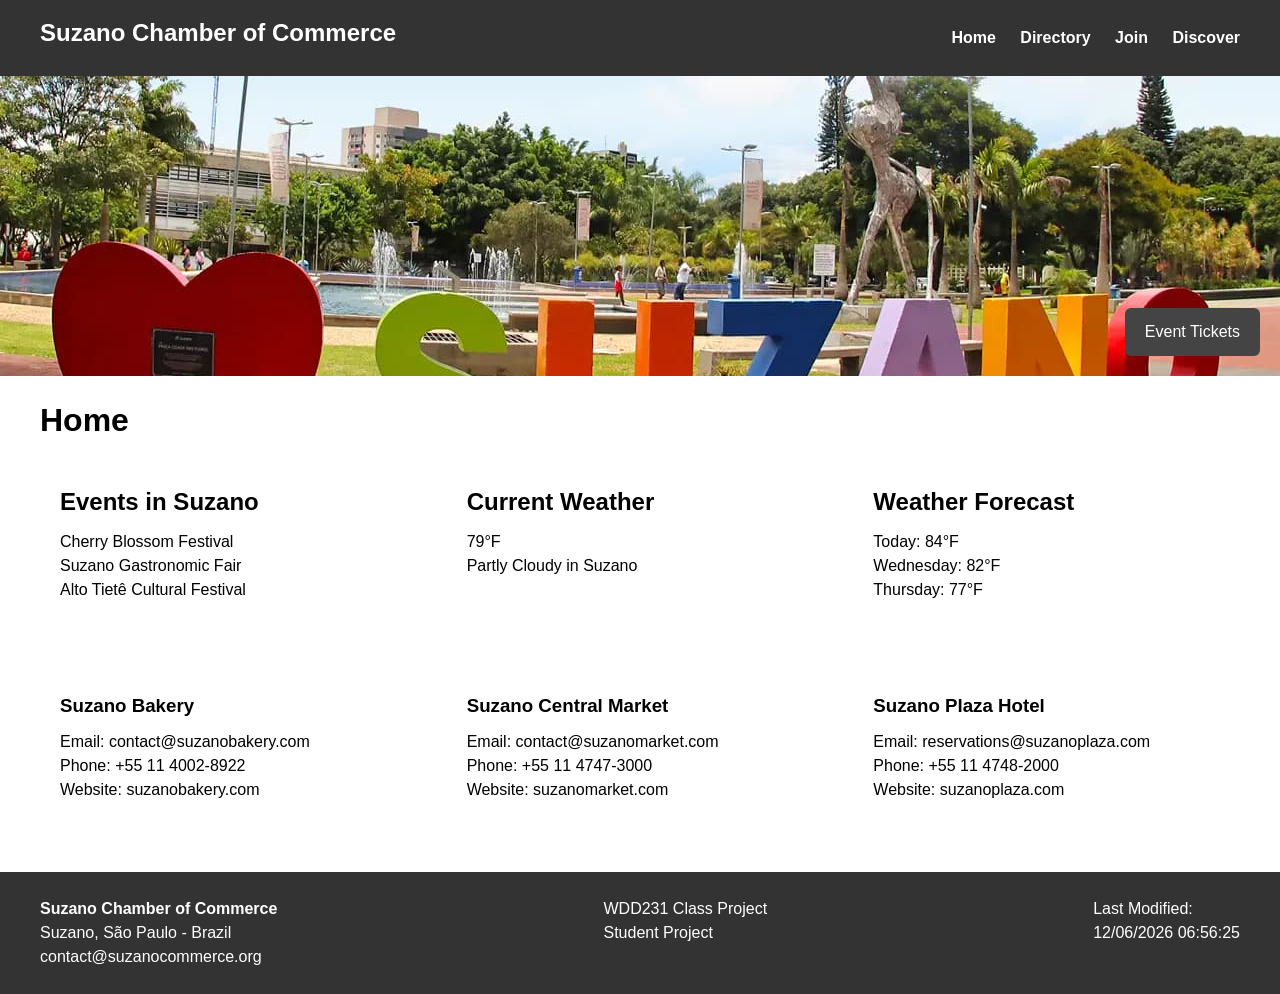
==== index.html @ 8a67abc1 "added new css" ====
<!DOCTYPE html>
<html lang="en">

<head>
    <meta charset="UTF-8">
    <meta name="viewport" content="width=device-width, initial-scale=1.0">

    <title>Suzano Chamber of Commerce</title>

    <meta name="description"
        content="Official website of the Suzano Chamber of Commerce featuring local events, weather, and businesses in Suzano, São Paulo.">

    <meta name="author" content="Mateus Schiavi">

    <link rel="preconnect" href="https://fonts.googleapis.com">
    <link rel="preconnect" href="https://fonts.gstatic.com" crossorigin>
    <link href="https://fonts.googleapis.com/css2?family=Roboto:wght@300;400;700&display=swap" rel="stylesheet">

    <link rel="stylesheet" href="styles/reset.css">
    <link rel="stylesheet" href="styles/styles.css">
    <script src="scripts/script.js" defer></script>
</head>

<body>

    <!-- HEADER -->
    <header>
        <div class="logo">
            <h2>Suzano Chamber of Commerce</h2>
        </div>
        <nav>
            <a href="#">Home</a>
            <a href="#">Directory</a>
            <a href="#">Join</a>
            <a href="#">Discover</a>
        </nav>
    </header>

    <!-- MAIN CONTENT -->
    <main>

        <!-- HERO SECTION -->
        <section class="hero">
            <img src="images/suzano.jpg" alt="Suzano City">
            <button class="hero-btn">Event Tickets</button>
        </section>

        <!-- PAGE TITLE -->
        <h1 class="home-title">Home</h1>

        <!-- HOME GRID -->
        <section class="home-grid">
            <div class="events">
                <h2>Events in Suzano</h2>
                <ul>
                    <li>Cherry Blossom Festival</li>
                    <li>Suzano Gastronomic Fair</li>
                    <li>Alto Tietê Cultural Festival</li>
                </ul>
            </div>

            <div class="weather">
                <h2>Current Weather</h2>
                <p id="temperature">Loading...</p>
                <p id="description"></p>
            </div>

            <div class="forecast">
                <h2>Weather Forecast</h2>
                <ul>
                    <li>Today: 84°F</li>
                    <li>Wednesday: 82°F</li>
                    <li>Thursday: 77°F</li>
                </ul>
            </div>
        </section>

        <!-- BUSINESS GRID -->
        <section class="business-grid">
            <div class="business-card">
                <h3>Suzano Bakery</h3>
                <p>Email: contact@suzanobakery.com</p>
                <p>Phone: +55 11 4002-8922</p>
                <p>Website: suzanobakery.com</p>
            </div>

            <div class="business-card">
                <h3>Suzano Central Market</h3>
                <p>Email: contact@suzanomarket.com</p>
                <p>Phone: +55 11 4747-3000</p>
                <p>Website: suzanomarket.com</p>
            </div>

            <div class="business-card">
                <h3>Suzano Plaza Hotel</h3>
                <p>Email: reservations@suzanoplaza.com</p>
                <p>Phone: +55 11 4748-2000</p>
                <p>Website: suzanoplaza.com</p>
            </div>
        </section>

    </main>

    <!-- FOOTER -->
    <footer>
        <div class="footer-left">
            <p><strong>Suzano Chamber of Commerce</strong></p>
            <p>Suzano, São Paulo - Brazil</p>
            <p>contact@suzanocommerce.org</p>
        </div>

        <div class="footer-center">
            <p>WDD231 Class Project</p>
            <p>Student Project</p>
        </div>

        <div class="footer-right">
            <p>Last Modified:</p>
            <p id="lastModified"></p>
        </div>
    </footer>

</body>

</html>
---- styles/styles.css ----
/* ============================= */
/* WEBSITE STYLES */
/* ============================= */

/* Header */
header {
    display: flex;
    justify-content: space-between;
    align-items: center;
    background: #333;
    color: white;
    padding: 15px 40px;
}

nav a {
    margin-left: 20px;
    color: white;
    font-weight: bold;
    transition: color 0.3s ease, background 0.3s ease;
}

nav a:hover {
    color: #ffd700; /* optional highlight on hover */
}

/* Hero Section */
.hero {
    position: relative;
}

.hero img {
    width: 100%;
    height: 300px;
    object-fit: cover;
}

.hero-btn {
    position: absolute;
    bottom: 20px;
    right: 20px;
    padding: 12px 20px;
    border: none;
    background: #444;
    color: white;
    border-radius: 6px;
    cursor: pointer;
    transition: background 0.3s ease;
}

.hero-btn:hover {
    background: #555;
}

/* Home Title */
.home-title {
    margin: 20px 40px;
}

/* Home Grid */
.home-grid {
    display: grid;
    grid-template-columns: repeat(3, 1fr);
    gap: 20px;
    padding: 0 40px 30px 40px;
}

.home-grid div {
    background: white;
    padding: 20px;
    border-radius: 6px;
}

/* Business Grid */
.business-grid {
    display: grid;
    grid-template-columns: repeat(3, 1fr);
    gap: 20px;
    padding: 20px 40px;
}

.business-card {
    background: white;
    padding: 20px;
    border-radius: 6px;
}

/* Footer */
footer {
    background: #333;
    color: white;
    display: flex;
    justify-content: space-between;
    flex-wrap: wrap;
    padding: 25px 40px;
    margin-top: 30px;
}

/* Headings */
h1, h2, h3, h4 {
    margin-bottom: 10px;
}

/* ============================= */
/* RESPONSIVE GRID */
/* ============================= */
@media (max-width: 900px) {
    .home-grid,
    .business-grid {
        grid-template-columns: 1fr 1fr;
    }
}

@media (max-width: 600px) {
    .home-grid,
    .business-grid {
        grid-template-columns: 1fr;
    }

    header {
        flex-direction: column;
        align-items: flex-start;
    }

    nav a {
        margin-left: 0;
        margin-top: 10px;
    }
}
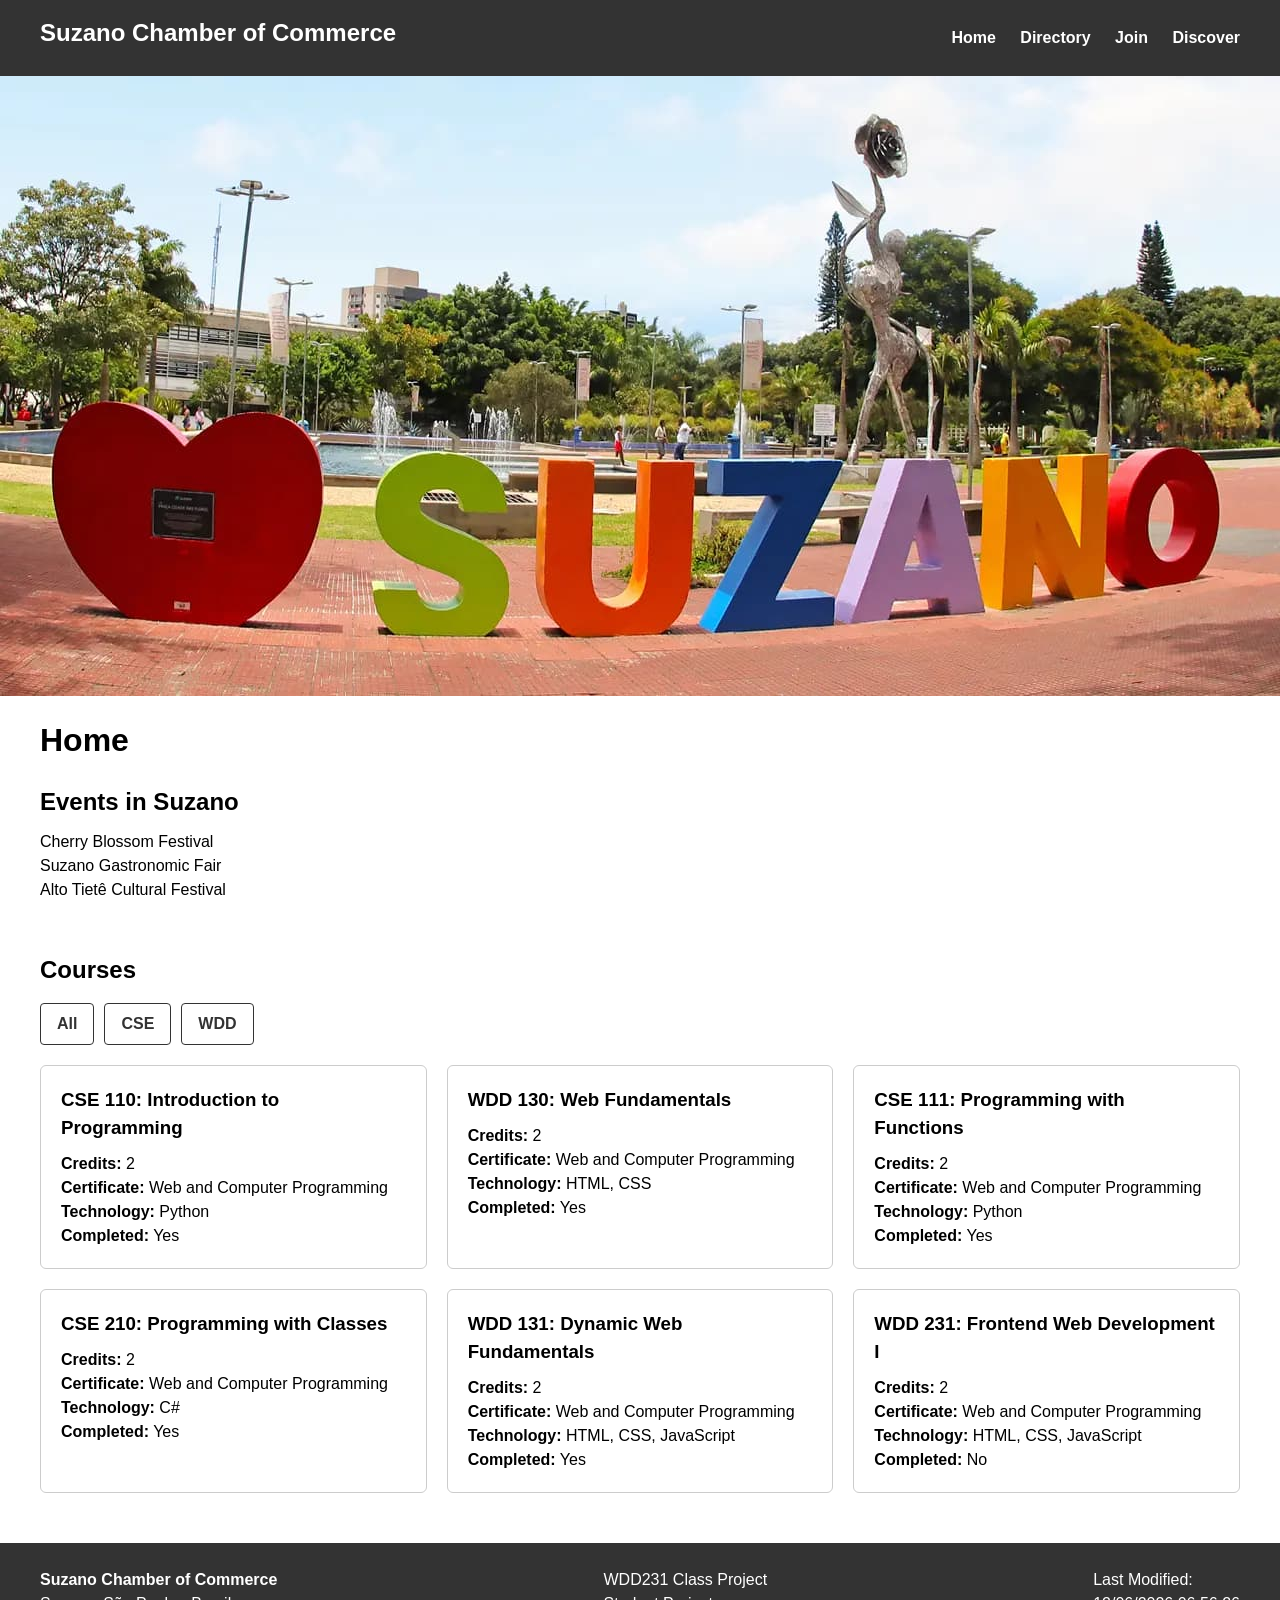
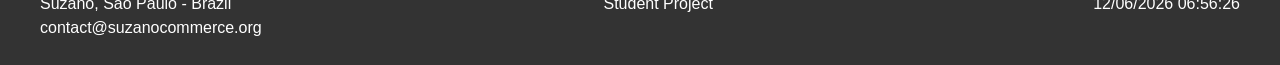
==== commit c09e7a78: "finished css and js" ====
--- a/index.html
+++ b/index.html
@@ -8,8 +8,7 @@
     <title>Suzano Chamber of Commerce</title>
 
     <meta name="description"
-        content="Official website of the Suzano Chamber of Commerce featuring local events, weather, and businesses in Suzano, São Paulo.">
-
+        content="Official website of the Suzano Chamber of Commerce featuring local events, weather, and courses in Suzano, São Paulo.">
     <meta name="author" content="Mateus Schiavi">
 
     <link rel="preconnect" href="https://fonts.googleapis.com">
@@ -18,7 +17,10 @@
 
     <link rel="stylesheet" href="styles/reset.css">
     <link rel="stylesheet" href="styles/styles.css">
+
     <script src="scripts/script.js" defer></script>
+    <script src="scripts/courses.js" defer></script>
+    <script src="scripts/renderCourses.js" defer></script>
 </head>
 
 <body>
@@ -42,60 +44,31 @@
         <!-- HERO SECTION -->
         <section class="hero">
             <img src="images/suzano.jpg" alt="Suzano City">
-            <button class="hero-btn">Event Tickets</button>
         </section>
 
         <!-- PAGE TITLE -->
         <h1 class="home-title">Home</h1>
 
         <!-- HOME GRID -->
-        <section class="home-grid">
-            <div class="events">
+        <div class="home-grid">
+            <!-- EVENTS SECTION -->
+            <section class="events">
                 <h2>Events in Suzano</h2>
                 <ul>
                     <li>Cherry Blossom Festival</li>
                     <li>Suzano Gastronomic Fair</li>
                     <li>Alto Tietê Cultural Festival</li>
                 </ul>
-            </div>
+            </section>
+        </div>
 
-            <div class="weather">
-                <h2>Current Weather</h2>
-                <p id="temperature">Loading...</p>
-                <p id="description"></p>
-            </div>
+        <!-- COURSES SECTION -->
+        <section class="courses-section">
+            <h2>Courses</h2>
 
-            <div class="forecast">
-                <h2>Weather Forecast</h2>
-                <ul>
-                    <li>Today: 84°F</li>
-                    <li>Wednesday: 82°F</li>
-                    <li>Thursday: 77°F</li>
-                </ul>
-            </div>
-        </section>
-
-        <!-- BUSINESS GRID -->
-        <section class="business-grid">
-            <div class="business-card">
-                <h3>Suzano Bakery</h3>
-                <p>Email: contact@suzanobakery.com</p>
-                <p>Phone: +55 11 4002-8922</p>
-                <p>Website: suzanobakery.com</p>
-            </div>
-
-            <div class="business-card">
-                <h3>Suzano Central Market</h3>
-                <p>Email: contact@suzanomarket.com</p>
-                <p>Phone: +55 11 4747-3000</p>
-                <p>Website: suzanomarket.com</p>
-            </div>
-
-            <div class="business-card">
-                <h3>Suzano Plaza Hotel</h3>
-                <p>Email: reservations@suzanoplaza.com</p>
-                <p>Phone: +55 11 4748-2000</p>
-                <p>Website: suzanoplaza.com</p>
+            <!-- Courses Grid -->
+            <div class="courses-grid" id="courses-container">
+                <!-- Courses will be dynamically injected here -->
             </div>
         </section>
 
--- a/styles/styles.css
+++ b/styles/styles.css
@@ -10,28 +10,29 @@
     background: #333;
     color: white;
     padding: 15px 40px;
+    flex-wrap: wrap;
 }
 
 nav a {
     margin-left: 20px;
     color: white;
     font-weight: bold;
-    transition: color 0.3s ease, background 0.3s ease;
+    transition: color 0.3s ease;
 }
 
 nav a:hover {
-    color: #ffd700; /* optional highlight on hover */
+    color: #ffd700;
 }
 
 /* Hero Section */
 .hero {
     position: relative;
+    text-align: center;
 }
 
 .hero img {
     width: 100%;
-    height: 300px;
-    object-fit: cover;
+    height: auto;
 }
 
 .hero-btn {
@@ -51,7 +52,7 @@
     background: #555;
 }
 
-/* Home Title */
+/* Page title */
 .home-title {
     margin: 20px 40px;
 }
@@ -70,18 +71,31 @@
     border-radius: 6px;
 }
 
-/* Business Grid */
-.business-grid {
+/* ============================= */
+/* COURSES SECTION */
+/* ============================= */
+
+/* Wrapper da seção de cursos — NÃO é o grid */
+.courses-section {
+    padding: 20px 40px;
+}
+
+.courses-section h2 {
+    margin-bottom: 15px;
+}
+
+/* Grid de cards de curso */
+.courses-grid {
     display: grid;
     grid-template-columns: repeat(3, 1fr);
     gap: 20px;
-    padding: 20px 40px;
 }
 
-.business-card {
+.course-card {
     background: white;
     padding: 20px;
     border-radius: 6px;
+    border: 1px solid #ccc;
 }
 
 /* Footer */
@@ -101,18 +115,52 @@
 }
 
 /* ============================= */
-/* RESPONSIVE GRID */
+/* COURSE FILTER BUTTONS */
 /* ============================= */
+
+.course-filters {
+    display: flex;
+    flex-wrap: wrap;
+    gap: 10px;
+    margin-bottom: 20px;
+}
+
+.course-filters .filter-btn {
+    padding: 8px 16px;
+    border: 1px solid #333;
+    border-radius: 4px;
+    background-color: white;
+    color: #333;
+    font-weight: bold;
+    cursor: pointer;
+    transition: all 0.3s ease;
+}
+
+.course-filters .filter-btn:hover {
+    background-color: #333;
+    color: white;
+}
+
+.course-filters .filter-btn.active {
+    background-color: #333;
+    color: white;
+    border-color: #333;
+}
+
+/* ============================= */
+/* RESPONSIVE GRIDS */
+/* ============================= */
+
 @media (max-width: 900px) {
     .home-grid,
-    .business-grid {
+    .courses-grid {
         grid-template-columns: 1fr 1fr;
     }
 }
 
 @media (max-width: 600px) {
     .home-grid,
-    .business-grid {
+    .courses-grid {
         grid-template-columns: 1fr;
     }
 
@@ -125,4 +173,8 @@
         margin-left: 0;
         margin-top: 10px;
     }
+
+    .courses-section {
+        padding: 20px;
+    }
 }
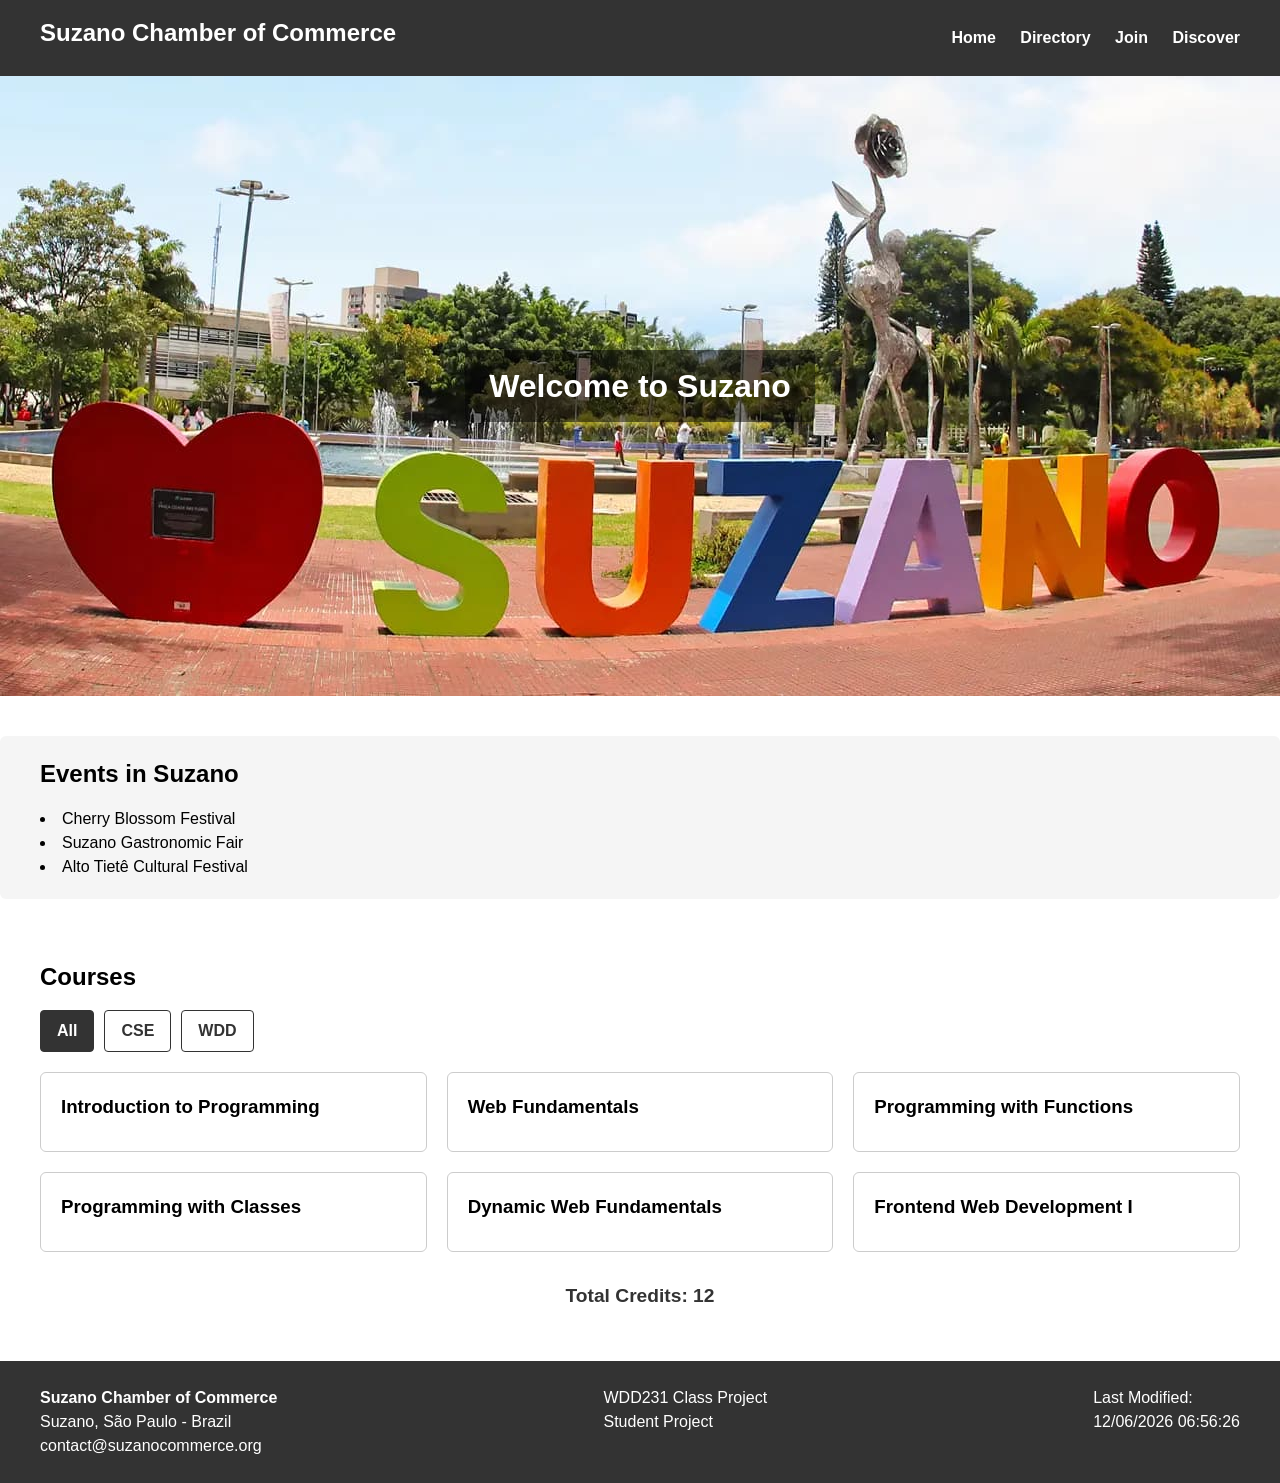
==== commit 71e48370: "project finished for now" ====
--- a/index.html
+++ b/index.html
@@ -20,7 +20,7 @@
 
     <script src="scripts/script.js" defer></script>
     <script src="scripts/courses.js" defer></script>
-    <script src="scripts/renderCourses.js" defer></script>
+    <script src="scripts/render.js" defer></script>
 </head>
 
 <body>
@@ -31,7 +31,7 @@
             <h2>Suzano Chamber of Commerce</h2>
         </div>
         <nav>
-            <a href="#">Home</a>
+            <a href="index.html">Home</a>
             <a href="#">Directory</a>
             <a href="#">Join</a>
             <a href="#">Discover</a>
@@ -43,24 +43,19 @@
 
         <!-- HERO SECTION -->
         <section class="hero">
+            <h2>Welcome to Suzano</h2>
             <img src="images/suzano.jpg" alt="Suzano City">
         </section>
 
-        <!-- PAGE TITLE -->
-        <h1 class="home-title">Home</h1>
-
-        <!-- HOME GRID -->
-        <div class="home-grid">
-            <!-- EVENTS SECTION -->
-            <section class="events">
-                <h2>Events in Suzano</h2>
-                <ul>
-                    <li>Cherry Blossom Festival</li>
-                    <li>Suzano Gastronomic Fair</li>
-                    <li>Alto Tietê Cultural Festival</li>
-                </ul>
-            </section>
-        </div>
+        <!-- EVENTS SECTION -->
+        <section class="events">
+            <h2>Events in Suzano</h2>
+            <ul>
+                <li>Cherry Blossom Festival</li>
+                <li>Suzano Gastronomic Fair</li>
+                <li>Alto Tietê Cultural Festival</li>
+            </ul>
+        </section>
 
         <!-- COURSES SECTION -->
         <section class="courses-section">
@@ -69,6 +64,11 @@
             <!-- Courses Grid -->
             <div class="courses-grid" id="courses-container">
                 <!-- Courses will be dynamically injected here -->
+            </div>
+
+            <!-- Total Credits -->
+            <div id="total-credits" class="total-credits">
+                <!-- Total will be displayed here -->
             </div>
         </section>
 
--- a/styles/styles.css
+++ b/styles/styles.css
@@ -28,28 +28,25 @@
 .hero {
     position: relative;
     text-align: center;
+    margin-bottom: 40px; /* space below hero */
+}
+
+.hero h2 {
+    position: absolute;
+    top: 50%;
+    left: 50%;
+    transform: translate(-50%, -50%);
+    color: white;
+    background-color: rgba(0,0,0,0.5);
+    padding: 12px 24px;
+    border-radius: 6px;
+    font-size: 2rem;
 }
 
 .hero img {
     width: 100%;
     height: auto;
-}
-
-.hero-btn {
-    position: absolute;
-    bottom: 20px;
-    right: 20px;
-    padding: 12px 20px;
-    border: none;
-    background: #444;
-    color: white;
-    border-radius: 6px;
-    cursor: pointer;
-    transition: background 0.3s ease;
-}
-
-.hero-btn:hover {
-    background: #555;
+    display: block;
 }
 
 /* Page title */
@@ -57,25 +54,26 @@
     margin: 20px 40px;
 }
 
-/* Home Grid */
-.home-grid {
-    display: grid;
-    grid-template-columns: repeat(3, 1fr);
-    gap: 20px;
-    padding: 0 40px 30px 40px;
+/* EVENTS SECTION */
+.events {
+    padding: 20px 40px;
+    background-color: #f5f5f5;
+    border-radius: 6px;
+    margin-bottom: 40px;
 }
 
-.home-grid div {
-    background: white;
-    padding: 20px;
-    border-radius: 6px;
+.events h2 {
+    margin-bottom: 15px;
+}
+
+.events ul {
+    list-style: disc inside;
 }
 
 /* ============================= */
 /* COURSES SECTION */
 /* ============================= */
 
-/* Wrapper da seção de cursos — NÃO é o grid */
 .courses-section {
     padding: 20px 40px;
 }
@@ -148,18 +146,33 @@
 }
 
 /* ============================= */
+/* TOTAL CREDITS STYLING */
+/* ============================= */
+
+.total-credits {
+    margin-top: 20px;
+    font-weight: bold;
+    font-size: 1.2rem;
+    text-align: center; /* center below grid */
+    color: #333;
+}
+
+/* Ensure spacing between last course card and total credits */
+.courses-grid + .total-credits {
+    margin-top: 30px;
+}
+
+/* ============================= */
 /* RESPONSIVE GRIDS */
 /* ============================= */
 
 @media (max-width: 900px) {
-    .home-grid,
     .courses-grid {
         grid-template-columns: 1fr 1fr;
     }
 }
 
 @media (max-width: 600px) {
-    .home-grid,
     .courses-grid {
         grid-template-columns: 1fr;
     }
@@ -174,7 +187,13 @@
         margin-top: 10px;
     }
 
-    .courses-section {
+    .courses-section,
+    .events,
+    .hero {
         padding: 20px;
     }
+
+    .hero h2 {
+        font-size: 1.5rem;
+    }
 }
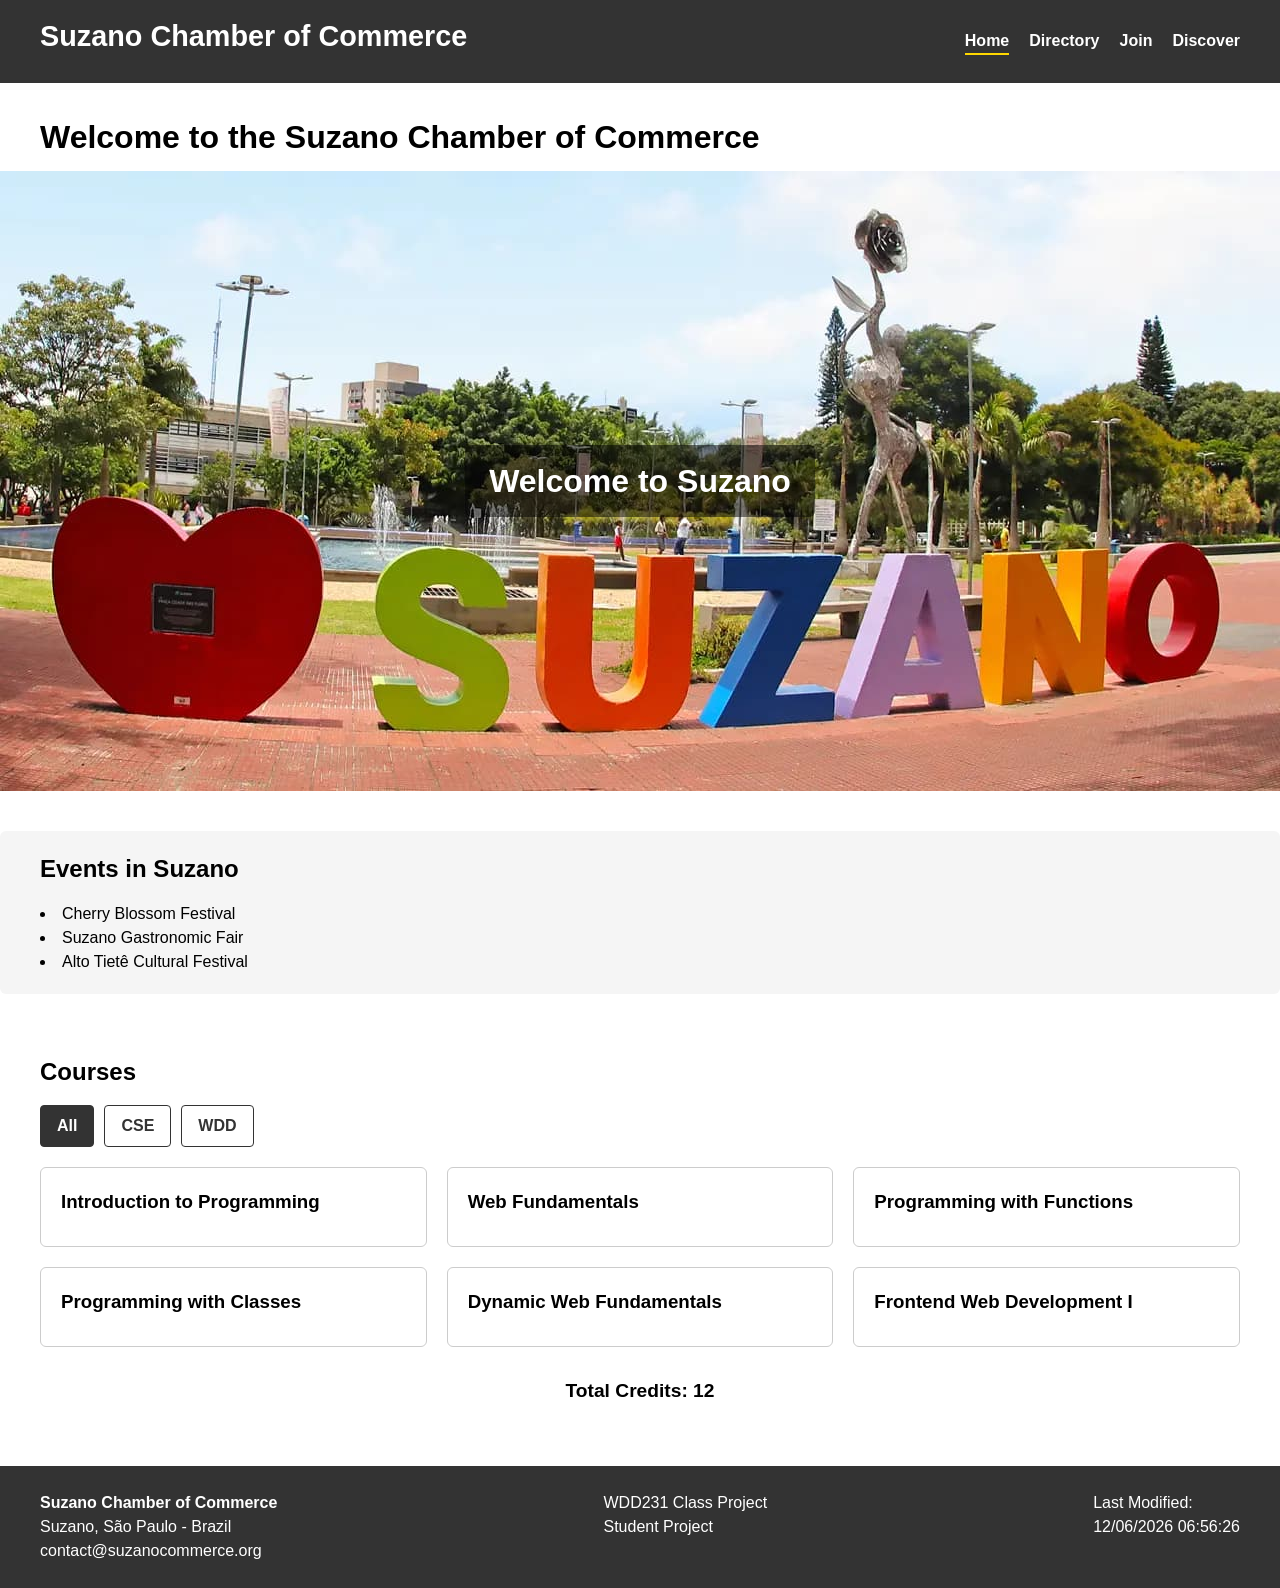
==== commit 50d881a2: "wk01 task done" ====
--- a/index.html
+++ b/index.html
@@ -30,8 +30,14 @@
         <div class="logo">
             <h2>Suzano Chamber of Commerce</h2>
         </div>
-        <nav>
-            <a href="index.html">Home</a>
+
+        <!-- Burger Button -->
+        <button id="menu-button" aria-label="Open navigation menu">
+            ☰
+        </button>
+
+        <nav id="main-nav">
+            <a href="index.html" class="active">Home</a>
             <a href="#">Directory</a>
             <a href="#">Join</a>
             <a href="#">Discover</a>
@@ -41,10 +47,12 @@
     <!-- MAIN CONTENT -->
     <main>
 
+        <h1>Welcome to the Suzano Chamber of Commerce</h1>
+
         <!-- HERO SECTION -->
         <section class="hero">
             <h2>Welcome to Suzano</h2>
-            <img src="images/suzano.jpg" alt="Suzano City">
+            <img src="images/suzano.jpg" alt="View of Suzano city in São Paulo, Brazil" loading="lazy">
         </section>
 
         <!-- EVENTS SECTION -->
@@ -61,15 +69,9 @@
         <section class="courses-section">
             <h2>Courses</h2>
 
-            <!-- Courses Grid -->
-            <div class="courses-grid" id="courses-container">
-                <!-- Courses will be dynamically injected here -->
-            </div>
+            <div class="courses-grid" id="courses-container"></div>
 
-            <!-- Total Credits -->
-            <div id="total-credits" class="total-credits">
-                <!-- Total will be displayed here -->
-            </div>
+            <div id="total-credits" class="total-credits"></div>
         </section>
 
     </main>
--- a/styles/styles.css
+++ b/styles/styles.css
@@ -3,6 +3,7 @@
 /* ============================= */
 
 /* Header */
+
 header {
     display: flex;
     justify-content: space-between;
@@ -13,22 +14,67 @@
     flex-wrap: wrap;
 }
 
+.logo {
+    font-size: 1.2rem;
+    font-weight: bold;
+}
+
+nav {
+    display: flex;
+}
+
 nav a {
     margin-left: 20px;
     color: white;
     font-weight: bold;
     transition: color 0.3s ease;
+    text-decoration: none;
 }
 
 nav a:hover {
     color: #ffd700;
 }
 
-/* Hero Section */
+nav a.active {
+    border-bottom: 2px solid #ffd700;
+}
+
+/* ============================= */
+/* BURGER MENU */
+/* ============================= */
+
+#menu-button {
+    display: none;
+    font-size: 1.8rem;
+    background: none;
+    border: none;
+    color: white;
+    cursor: pointer;
+}
+
+/* ============================= */
+/* MAIN TITLE */
+/* ============================= */
+
+main h1 {
+    margin: 30px 40px 10px 40px;
+    font-size: 2rem;
+}
+
+/* ============================= */
+/* HERO SECTION */
+/* ============================= */
+
 .hero {
     position: relative;
     text-align: center;
-    margin-bottom: 40px; /* space below hero */
+    margin-bottom: 40px;
+}
+
+.hero img {
+    width: 100%;
+    height: auto;
+    display: block;
 }
 
 .hero h2 {
@@ -43,18 +89,10 @@
     font-size: 2rem;
 }
 
-.hero img {
-    width: 100%;
-    height: auto;
-    display: block;
-}
-
-/* Page title */
-.home-title {
-    margin: 20px 40px;
-}
-
+/* ============================= */
 /* EVENTS SECTION */
+/* ============================= */
+
 .events {
     padding: 20px 40px;
     background-color: #f5f5f5;
@@ -82,7 +120,6 @@
     margin-bottom: 15px;
 }
 
-/* Grid de cards de curso */
 .courses-grid {
     display: grid;
     grid-template-columns: repeat(3, 1fr);
@@ -96,22 +133,6 @@
     border: 1px solid #ccc;
 }
 
-/* Footer */
-footer {
-    background: #333;
-    color: white;
-    display: flex;
-    justify-content: space-between;
-    flex-wrap: wrap;
-    padding: 25px 40px;
-    margin-top: 30px;
-}
-
-/* Headings */
-h1, h2, h3, h4 {
-    margin-bottom: 10px;
-}
-
 /* ============================= */
 /* COURSE FILTER BUTTONS */
 /* ============================= */
@@ -123,7 +144,7 @@
     margin-bottom: 20px;
 }
 
-.course-filters .filter-btn {
+.filter-btn {
     padding: 8px 16px;
     border: 1px solid #333;
     border-radius: 4px;
@@ -134,66 +155,100 @@
     transition: all 0.3s ease;
 }
 
-.course-filters .filter-btn:hover {
+.filter-btn:hover {
     background-color: #333;
     color: white;
 }
 
-.course-filters .filter-btn.active {
+.filter-btn.active {
     background-color: #333;
     color: white;
-    border-color: #333;
-}
-
-/* ============================= */
-/* TOTAL CREDITS STYLING */
+}
+
+/* ============================= */
+/* TOTAL CREDITS */
 /* ============================= */
 
 .total-credits {
-    margin-top: 20px;
+    margin-top: 30px;
     font-weight: bold;
     font-size: 1.2rem;
-    text-align: center; /* center below grid */
-    color: #333;
-}
-
-/* Ensure spacing between last course card and total credits */
-.courses-grid + .total-credits {
-    margin-top: 30px;
-}
-
-/* ============================= */
-/* RESPONSIVE GRIDS */
+    text-align: center;
+}
+
+/* ============================= */
+/* FOOTER */
+/* ============================= */
+
+footer {
+    background: #333;
+    color: white;
+    display: flex;
+    justify-content: space-between;
+    flex-wrap: wrap;
+    padding: 25px 40px;
+    margin-top: 40px;
+}
+
+/* ============================= */
+/* HEADINGS */
+/* ============================= */
+
+h1, h2, h3, h4 {
+    margin-bottom: 10px;
+}
+
+/* ============================= */
+/* RESPONSIVE */
 /* ============================= */
 
 @media (max-width: 900px) {
+
     .courses-grid {
         grid-template-columns: 1fr 1fr;
     }
-}
+
+}
+
+/* ============================= */
+/* MOBILE NAVIGATION */
+/* ============================= */
 
 @media (max-width: 600px) {
+
+    #menu-button {
+        display: block;
+    }
+
+    #main-nav {
+        display: none;
+        flex-direction: column;
+        width: 100%;
+        background: #333;
+    }
+
+    #main-nav.open {
+        display: flex;
+    }
+
+    nav a {
+        margin: 0;
+        padding: 12px 0;
+        border-top: 1px solid rgba(255,255,255,0.2);
+        text-align: center;
+    }
+
     .courses-grid {
         grid-template-columns: 1fr;
     }
 
-    header {
-        flex-direction: column;
-        align-items: flex-start;
-    }
-
-    nav a {
-        margin-left: 0;
-        margin-top: 10px;
-    }
-
     .courses-section,
-    .events,
-    .hero {
+    .events {
         padding: 20px;
     }
 
     .hero h2 {
         font-size: 1.5rem;
     }
+
 }
